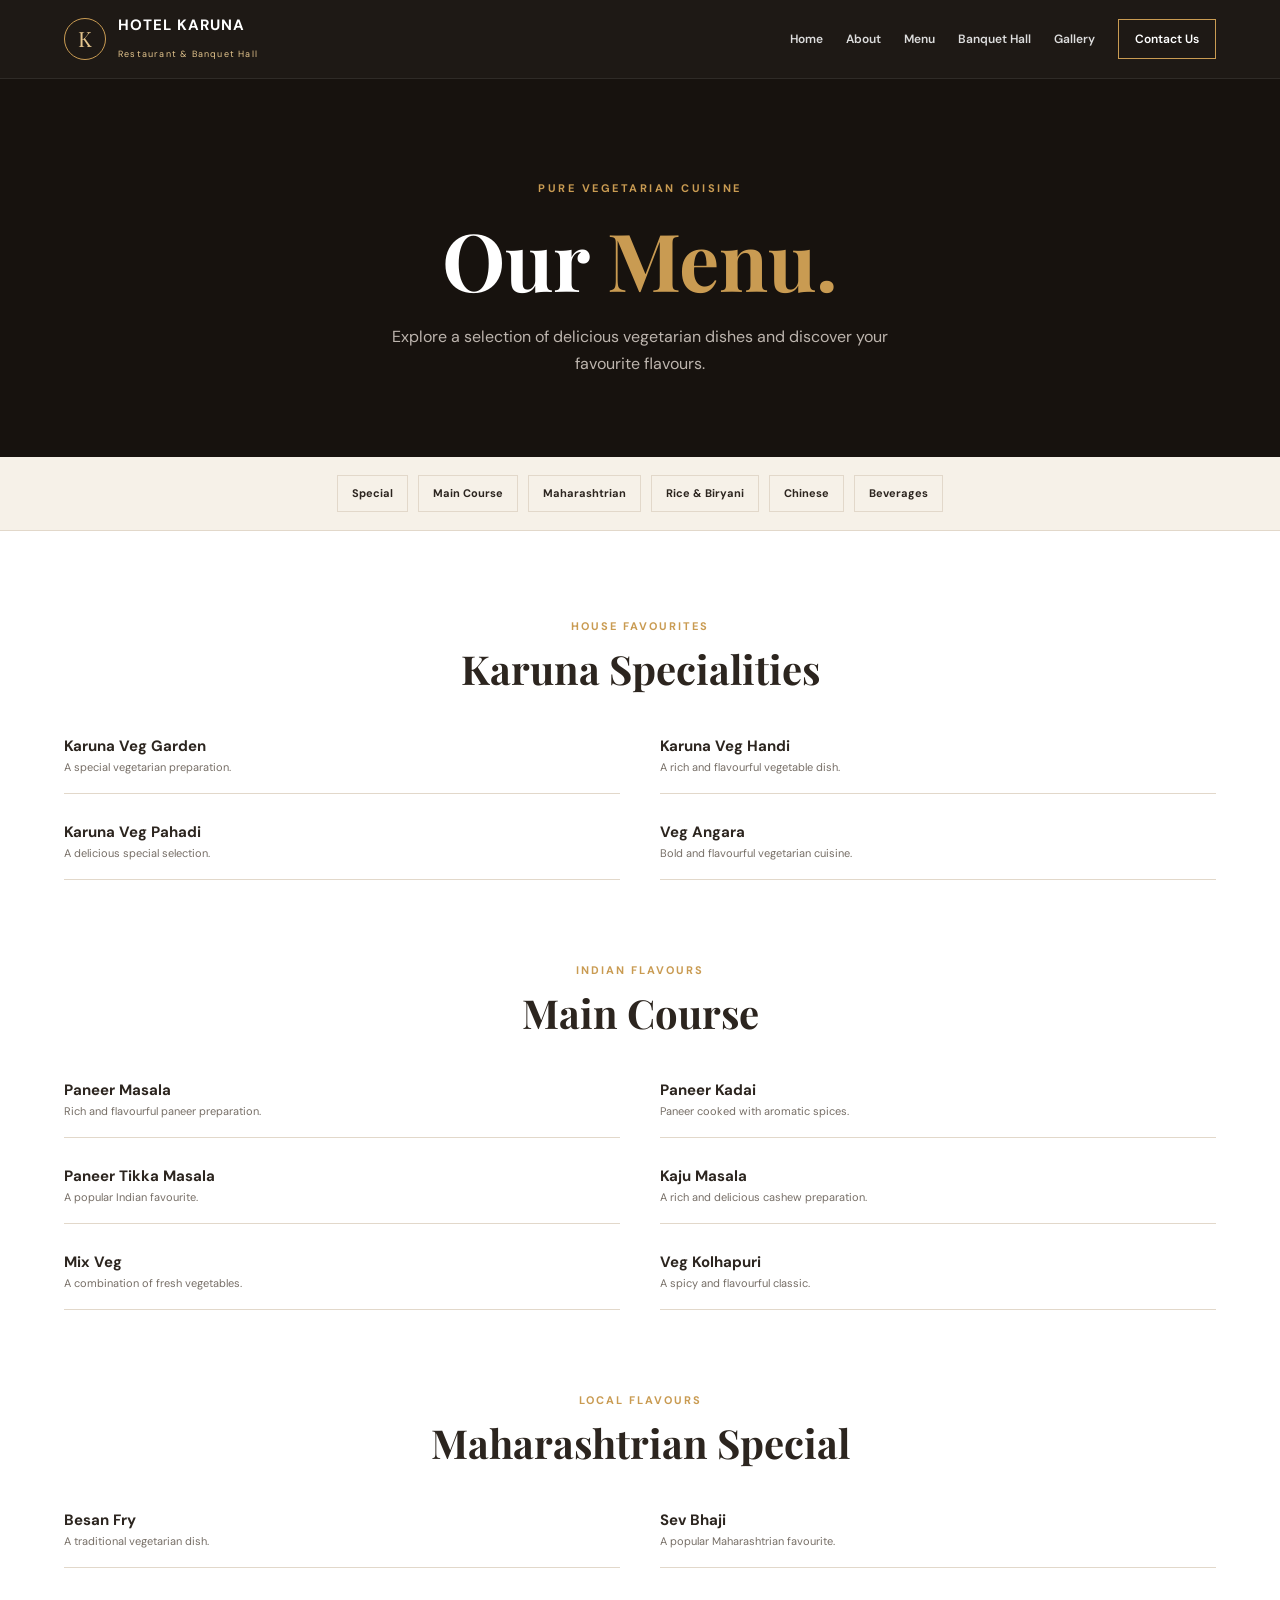
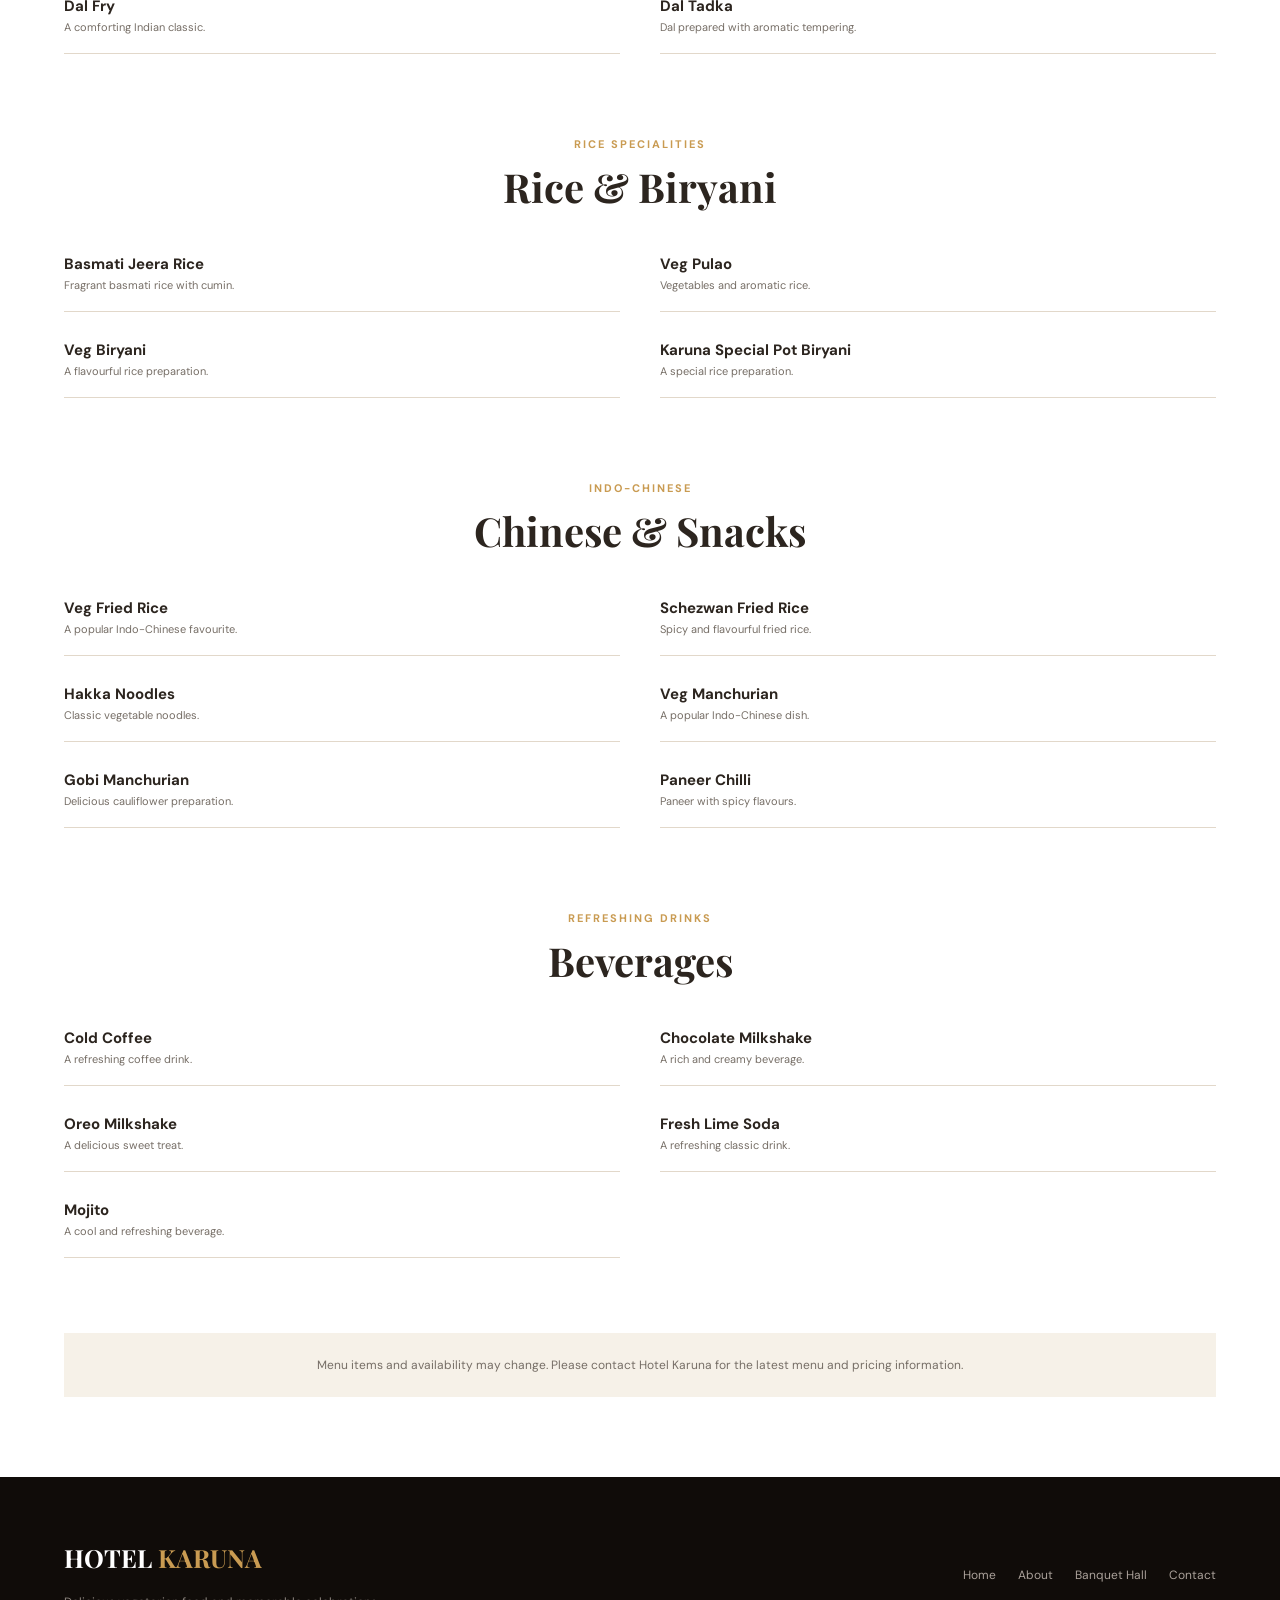
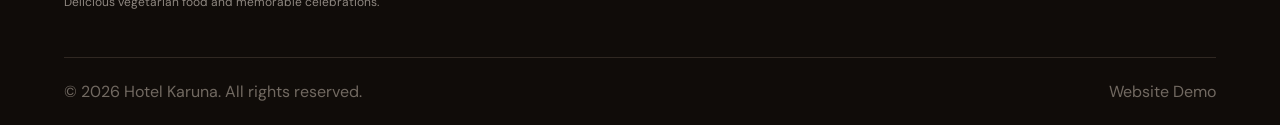
==== menu.html @ affa1419 "Add menu page and update website" ====
<!DOCTYPE html>
<html lang="en">

<head>
    <meta charset="UTF-8">
    <meta name="viewport" content="width=device-width, initial-scale=1.0">

    <title>Menu | Hotel Karuna</title>

    <link rel="stylesheet" href="style.css">

    <link rel="preconnect" href="https://fonts.googleapis.com">
    <link rel="preconnect" href="https://fonts.gstatic.com" crossorigin>

    <link
        href="https://fonts.googleapis.com/css2?family=DM+Sans:wght@400;500;600;700&family=Playfair+Display:wght@600;700;800&display=swap"
        rel="stylesheet">

    <style>

        .menu-page-hero {
            background: var(--dark);
            color: white;
            padding: 100px 0 80px;
            text-align: center;
        }

        .menu-page-hero h1 {
            font-size: clamp(50px, 7vw, 80px);
        }

        .menu-page-hero h1 span {
            color: var(--gold);
        }

        .menu-page-hero p:last-child {
            color: #bdb5ae;
            max-width: 550px;
            margin: 18px auto 0;
        }

        .menu-navigation {
            background: var(--cream);
            padding: 18px 0;
            border-bottom: 1px solid var(--border);
        }

        .menu-navigation .container {
            display: flex;
            justify-content: center;
            flex-wrap: wrap;
            gap: 10px;
        }

        .menu-navigation a {
            font-size: 11px;
            font-weight: 700;
            padding: 8px 14px;
            border: 1px solid var(--border);
        }

        .menu-navigation a:hover {
            background: var(--dark);
            color: white;
        }

        .menu-content {
            padding: 80px 0;
        }

        .menu-category {
            margin-bottom: 75px;
        }

        .menu-category-header {
            text-align: center;
            margin-bottom: 30px;
        }

        .menu-category-header span {
            color: var(--gold);
            font-size: 11px;
            letter-spacing: 2px;
            font-weight: 700;
        }

        .menu-category-header h2 {
            font-size: 40px;
            margin-top: 8px;
        }

        .menu-items {
            display: grid;
            grid-template-columns: repeat(2, 1fr);
            gap: 14px 40px;
        }

        .menu-item-row {
            padding: 16px 0;
            border-bottom: 1px solid var(--border);
        }

        .menu-item-row h3 {
            font-family: "DM Sans", sans-serif;
            font-size: 15px;
            font-weight: 700;
        }

        .menu-item-row p {
            font-size: 11px;
            color: var(--muted);
            margin-top: 3px;
        }

        .menu-note {
            background: var(--cream);
            padding: 22px;
            text-align: center;
            color: var(--muted);
            font-size: 12px;
            margin-top: 30px;
        }

        @media (max-width: 650px) {
            .menu-items {
                grid-template-columns: 1fr;
            }
        }

    </style>

</head>

<body>


    <header class="header">

        <div class="container navbar">

            <a href="index.html" class="logo">

                <div class="logo-mark">K</div>

                <div class="logo-text">
                    <strong>HOTEL KARUNA</strong>
                    <span>Restaurant & Banquet Hall</span>
                </div>

            </a>


            <button class="menu-toggle">☰</button>


            <nav class="nav-links">

                <a href="index.html">Home</a>
                <a href="index.html#about">About</a>
                <a href="menu.html">Menu</a>
                <a href="index.html#banquet">Banquet Hall</a>
                <a href="index.html#gallery">Gallery</a>
                <a href="index.html#contact" class="nav-button">Contact Us</a>

            </nav>

        </div>

    </header>


    <section class="menu-page-hero">

        <div class="container">

            <p class="section-tag">PURE VEGETARIAN CUISINE</p>

            <h1>
                Our <span>Menu.</span>
            </h1>

            <p>
                Explore a selection of delicious vegetarian dishes
                and discover your favourite flavours.
            </p>

        </div>

    </section>


    <nav class="menu-navigation">

        <div class="container">

            <a href="#special">Special</a>
            <a href="#main-course">Main Course</a>
            <a href="#maharashtrian">Maharashtrian</a>
            <a href="#rice">Rice & Biryani</a>
            <a href="#chinese">Chinese</a>
            <a href="#beverages">Beverages</a>

        </div>

    </nav>


    <main class="menu-content">

        <div class="container">


            <!-- KARUNA SPECIAL -->

            <section class="menu-category" id="special">

                <div class="menu-category-header">
                    <span>HOUSE FAVOURITES</span>
                    <h2>Karuna Specialities</h2>
                </div>

                <div class="menu-items">

                    <div class="menu-item-row">
                        <h3>Karuna Veg Garden</h3>
                        <p>A special vegetarian preparation.</p>
                    </div>

                    <div class="menu-item-row">
                        <h3>Karuna Veg Handi</h3>
                        <p>A rich and flavourful vegetable dish.</p>
                    </div>

                    <div class="menu-item-row">
                        <h3>Karuna Veg Pahadi</h3>
                        <p>A delicious special selection.</p>
                    </div>

                    <div class="menu-item-row">
                        <h3>Veg Angara</h3>
                        <p>Bold and flavourful vegetarian cuisine.</p>
                    </div>

                </div>

            </section>


            <!-- MAIN COURSE -->

            <section class="menu-category" id="main-course">

                <div class="menu-category-header">
                    <span>INDIAN FLAVOURS</span>
                    <h2>Main Course</h2>
                </div>

                <div class="menu-items">

                    <div class="menu-item-row">
                        <h3>Paneer Masala</h3>
                        <p>Rich and flavourful paneer preparation.</p>
                    </div>

                    <div class="menu-item-row">
                        <h3>Paneer Kadai</h3>
                        <p>Paneer cooked with aromatic spices.</p>
                    </div>

                    <div class="menu-item-row">
                        <h3>Paneer Tikka Masala</h3>
                        <p>A popular Indian favourite.</p>
                    </div>

                    <div class="menu-item-row">
                        <h3>Kaju Masala</h3>
                        <p>A rich and delicious cashew preparation.</p>
                    </div>

                    <div class="menu-item-row">
                        <h3>Mix Veg</h3>
                        <p>A combination of fresh vegetables.</p>
                    </div>

                    <div class="menu-item-row">
                        <h3>Veg Kolhapuri</h3>
                        <p>A spicy and flavourful classic.</p>
                    </div>

                </div>

            </section>


            <!-- MAHARASHTRIAN -->

            <section class="menu-category" id="maharashtrian">

                <div class="menu-category-header">
                    <span>LOCAL FLAVOURS</span>
                    <h2>Maharashtrian Special</h2>
                </div>

                <div class="menu-items">

                    <div class="menu-item-row">
                        <h3>Besan Fry</h3>
                        <p>A traditional vegetarian dish.</p>
                    </div>

                    <div class="menu-item-row">
                        <h3>Sev Bhaji</h3>
                        <p>A popular Maharashtrian favourite.</p>
                    </div>

                    <div class="menu-item-row">
                        <h3>Dal Fry</h3>
                        <p>A comforting Indian classic.</p>
                    </div>

                    <div class="menu-item-row">
                        <h3>Dal Tadka</h3>
                        <p>Dal prepared with aromatic tempering.</p>
                    </div>

                </div>

            </section>


            <!-- RICE -->

            <section class="menu-category" id="rice">

                <div class="menu-category-header">
                    <span>RICE SPECIALITIES</span>
                    <h2>Rice & Biryani</h2>
                </div>

                <div class="menu-items">

                    <div class="menu-item-row">
                        <h3>Basmati Jeera Rice</h3>
                        <p>Fragrant basmati rice with cumin.</p>
                    </div>

                    <div class="menu-item-row">
                        <h3>Veg Pulao</h3>
                        <p>Vegetables and aromatic rice.</p>
                    </div>

                    <div class="menu-item-row">
                        <h3>Veg Biryani</h3>
                        <p>A flavourful rice preparation.</p>
                    </div>

                    <div class="menu-item-row">
                        <h3>Karuna Special Pot Biryani</h3>
                        <p>A special rice preparation.</p>
                    </div>

                </div>

            </section>


            <!-- CHINESE -->

            <section class="menu-category" id="chinese">

                <div class="menu-category-header">
                    <span>INDO-CHINESE</span>
                    <h2>Chinese & Snacks</h2>
                </div>

                <div class="menu-items">

                    <div class="menu-item-row">
                        <h3>Veg Fried Rice</h3>
                        <p>A popular Indo-Chinese favourite.</p>
                    </div>

                    <div class="menu-item-row">
                        <h3>Schezwan Fried Rice</h3>
                        <p>Spicy and flavourful fried rice.</p>
                    </div>

                    <div class="menu-item-row">
                        <h3>Hakka Noodles</h3>
                        <p>Classic vegetable noodles.</p>
                    </div>

                    <div class="menu-item-row">
                        <h3>Veg Manchurian</h3>
                        <p>A popular Indo-Chinese dish.</p>
                    </div>

                    <div class="menu-item-row">
                        <h3>Gobi Manchurian</h3>
                        <p>Delicious cauliflower preparation.</p>
                    </div>

                    <div class="menu-item-row">
                        <h3>Paneer Chilli</h3>
                        <p>Paneer with spicy flavours.</p>
                    </div>

                </div>

            </section>


            <!-- BEVERAGES -->

            <section class="menu-category" id="beverages">

                <div class="menu-category-header">
                    <span>REFRESHING DRINKS</span>
                    <h2>Beverages</h2>
                </div>

                <div class="menu-items">

                    <div class="menu-item-row">
                        <h3>Cold Coffee</h3>
                        <p>A refreshing coffee drink.</p>
                    </div>

                    <div class="menu-item-row">
                        <h3>Chocolate Milkshake</h3>
                        <p>A rich and creamy beverage.</p>
                    </div>

                    <div class="menu-item-row">
                        <h3>Oreo Milkshake</h3>
                        <p>A delicious sweet treat.</p>
                    </div>

                    <div class="menu-item-row">
                        <h3>Fresh Lime Soda</h3>
                        <p>A refreshing classic drink.</p>
                    </div>

                    <div class="menu-item-row">
                        <h3>Mojito</h3>
                        <p>A cool and refreshing beverage.</p>
                    </div>

                </div>

            </section>


            <div class="menu-note">

                Menu items and availability may change. Please contact
                Hotel Karuna for the latest menu and pricing information.

            </div>

        </div>

    </main>


    <footer class="footer">

        <div class="container footer-top">

            <div>

                <a href="index.html" class="footer-logo">
                    HOTEL <span>KARUNA</span>
                </a>

                <p>
                    Delicious vegetarian food and memorable celebrations.
                </p>

            </div>


            <div class="footer-links">

                <a href="index.html">Home</a>
                <a href="index.html#about">About</a>
                <a href="index.html#banquet">Banquet Hall</a>
                <a href="index.html#contact">Contact</a>

            </div>

        </div>


        <div class="container footer-bottom">

            <p>© 2026 Hotel Karuna. All rights reserved.</p>
            <p>Website Demo</p>

        </div>

    </footer>


    <script src="script.js"></script>

</body>

</html>
---- style.css ----
:root {
    --gold: #c99b52;
    --gold-light: #e5c68e;
    --dark: #17120e;
    --dark-soft: #211a15;
    --cream: #f6f1e8;
    --white: #ffffff;
    --text: #2c251f;
    --muted: #766e66;
    --border: #e2d8ca;
}

* {
    margin: 0;
    padding: 0;
    box-sizing: border-box;
}

html {
    scroll-behavior: smooth;
    scroll-padding-top: 80px;
}

body {
    font-family: "DM Sans", sans-serif;
    background: var(--white);
    color: var(--text);
    line-height: 1.7;
}

h1,
h2,
h3 {
    font-family: "Playfair Display", serif;
    line-height: 1.15;
}

a {
    text-decoration: none;
    color: inherit;
}

img {
    width: 100%;
    display: block;
}

.container {
    width: min(1180px, 90%);
    margin: auto;
}

.section {
    padding: 110px 0;
}

/* ================= HEADER ================= */

.header {
    position: sticky;
    top: 0;
    z-index: 1000;
    background: rgba(23, 18, 14, 0.97);
    border-bottom: 1px solid rgba(255, 255, 255, 0.08);
}

.navbar {
    min-height: 78px;
    display: flex;
    align-items: center;
    justify-content: space-between;
}

.logo {
    display: flex;
    align-items: center;
    gap: 12px;
    color: white;
}

.logo-mark {
    width: 42px;
    height: 42px;
    border: 1px solid var(--gold);
    color: var(--gold-light);
    display: grid;
    place-items: center;
    border-radius: 50%;
    font-family: "Playfair Display", serif;
    font-size: 21px;
}

.logo-text strong {
    display: block;
    letter-spacing: 1px;
    font-size: 15px;
}

.logo-text span {
    color: var(--gold-light);
    font-size: 9px;
    letter-spacing: 1.2px;
}

.nav-links {
    display: flex;
    align-items: center;
    gap: 23px;
}

.nav-links a {
    color: #ddd;
    font-size: 12px;
    font-weight: 600;
    transition: 0.25s;
}

.nav-links a:hover {
    color: var(--gold-light);
}

.nav-button {
    border: 1px solid var(--gold);
    padding: 9px 16px;
    color: white !important;
}

.nav-button:hover {
    background: var(--gold);
}

.menu-toggle {
    display: none;
    background: transparent;
    border: none;
    color: white;
    font-size: 28px;
    cursor: pointer;
}

/* ================= HERO ================= */

.hero {
    min-height: 680px;
    position: relative;
    display: flex;
    align-items: center;
    background:
        url("assets/images/hotel-exterior.png")
        center/cover no-repeat;
}

.hero-overlay {
    position: absolute;
    inset: 0;
    background:
        linear-gradient(
            90deg,
            rgba(18, 13, 9, 0.94) 0%,
            rgba(18, 13, 9, 0.72) 48%,
            rgba(18, 13, 9, 0.20) 100%
        );
}

.hero-content {
    position: relative;
    z-index: 2;
    color: white;
    padding-bottom: 70px;
}

.hero-badge {
    color: var(--gold-light);
    font-size: 11px;
    letter-spacing: 2px;
    margin-bottom: 22px;
    font-weight: 700;
}

.hero h1 {
    font-size: clamp(52px, 7vw, 86px);
    max-width: 850px;
}

.hero h1 span,
.intro-content h2 span,
.section-header h2 span,
.banquet-content h2 span,
.gallery-heading h2 span,
.contact-content h2 span {
    color: var(--gold);
}

.hero-content > p {
    max-width: 560px;
    color: #ddd6cf;
    margin: 24px 0 32px;
    font-size: 16px;
}

.hero-buttons {
    display: flex;
    gap: 14px;
    flex-wrap: wrap;
}

.btn {
    display: inline-flex;
    align-items: center;
    justify-content: center;
    gap: 9px;
    padding: 14px 24px;
    font-size: 12px;
    font-weight: 700;
    transition: 0.3s;
}

.btn-primary {
    background: var(--gold);
    color: white;
}

.btn-primary:hover {
    background: #b48642;
    transform: translateY(-2px);
}

.btn-secondary {
    color: white;
    border: 1px solid rgba(255, 255, 255, 0.65);
}

.btn-secondary:hover {
    background: white;
    color: var(--dark);
}

.btn-dark {
    background: var(--dark);
    color: white;
}

.btn-dark:hover {
    background: var(--gold);
}

.btn-outline-dark {
    border: 1px solid var(--dark);
    color: var(--dark);
}

.btn-outline-dark:hover {
    background: var(--dark);
    color: white;
}

.hero-bottom {
    position: absolute;
    z-index: 3;
    bottom: 0;
    left: 0;
    width: 100%;
    background: rgba(20, 15, 11, 0.88);
    color: white;
    display: grid;
    grid-template-columns: repeat(3, 1fr);
    padding: 19px max(5%, calc((100% - 1180px) / 2));
}

.hero-bottom div {
    padding: 0 25px;
    border-right: 1px solid rgba(255, 255, 255, 0.15);
}

.hero-bottom div:last-child {
    border-right: none;
}

.hero-bottom strong {
    display: block;
    color: var(--gold-light);
    font-size: 13px;
}

.hero-bottom span {
    font-size: 11px;
    color: #c6c0bb;
}

/* ================= COMMON ================= */

.section-tag {
    color: var(--gold);
    font-size: 11px;
    letter-spacing: 2.5px;
    font-weight: 700;
    margin-bottom: 15px;
}

.intro-grid,
.banquet-grid,
.contact-wrapper {
    display: grid;
    grid-template-columns: 1fr 1fr;
    gap: 80px;
    align-items: center;
}

.image-frame {
    position: relative;
}

.image-frame > img {
    height: 520px;
    object-fit: cover;
}

.experience-card {
    position: absolute;
    bottom: -20px;
    right: -20px;
    background: var(--dark);
    color: white;
    padding: 20px 25px;
    border-left: 3px solid var(--gold);
}

.experience-card strong,
.experience-card span {
    display: block;
}

.experience-card strong {
    font-size: 13px;
}

.experience-card span {
    color: var(--gold-light);
    font-size: 11px;
}

.intro-content h2,
.section-header h2,
.banquet-content h2,
.gallery-heading h2,
.contact-content h2 {
    font-size: clamp(38px, 5vw, 58px);
}

.intro-content > p:not(.section-tag),
.banquet-content > p:not(.section-tag),
.contact-content > p:not(.section-tag) {
    color: var(--muted);
    margin-top: 20px;
}

.mini-features {
    margin-top: 30px;
    display: grid;
    gap: 18px;
}

.mini-features > div {
    display: flex;
    align-items: center;
    gap: 15px;
}

.mini-icon {
    width: 48px;
    height: 48px;
    background: var(--cream);
    display: grid;
    place-items: center;
    font-size: 21px;
}

.mini-features strong {
    font-size: 14px;
}

.mini-features p {
    color: var(--muted);
    font-size: 12px;
}

/* ================= RESTAURANT ================= */

.restaurant-section {
    background: var(--cream);
}

.section-header {
    display: flex;
    justify-content: space-between;
    align-items: end;
    gap: 30px;
    margin-bottom: 45px;
}

.text-link {
    color: var(--dark);
    font-size: 13px;
    font-weight: 700;
    border-bottom: 1px solid var(--gold);
    padding-bottom: 5px;
    white-space: nowrap;
}

.food-cards {
    display: grid;
    grid-template-columns: repeat(3, 1fr);
    gap: 22px;
}

.food-card {
    background: white;
    padding: 32px;
    border: 1px solid var(--border);
    transition: 0.3s;
}

.food-card:hover {
    transform: translateY(-7px);
    box-shadow: 0 20px 45px rgba(40, 30, 20, 0.1);
}

.featured-card {
    background: var(--dark);
    color: white;
    border-color: var(--dark);
}

.food-icon {
    font-size: 38px;
    margin-bottom: 35px;
}

.food-content span {
    color: var(--gold);
    font-size: 9px;
    font-weight: 700;
    letter-spacing: 1.5px;
}

.food-content h3 {
    font-size: 26px;
    margin: 8px 0;
}

.food-content p {
    color: var(--muted);
    font-size: 13px;
}

.featured-card .food-content p {
    color: #bbb3ab;
}

.restaurant-cta {
    margin-top: 25px;
    background: var(--gold-light);
    padding: 25px 30px;
    display: flex;
    justify-content: space-between;
    align-items: center;
}

.restaurant-cta h3 {
    font-size: 25px;
}

/* ================= BANQUET ================= */

.banquet {
    background: var(--dark);
    color: white;
}

.banquet-content > p:not(.section-tag) {
    color: #bdb5ae;
}

.event-grid {
    display: grid;
    grid-template-columns: repeat(2, 1fr);
    gap: 12px;
    margin: 30px 0;
}

.event-grid div {
    border: 1px solid rgba(255, 255, 255, 0.12);
    padding: 14px;
    font-size: 13px;
}

.event-grid span {
    margin-left: 6px;
}

.image-caption {
    position: absolute;
    bottom: 0;
    left: 0;
    background: rgba(20, 15, 11, 0.92);
    padding: 18px 22px;
    color: white;
    width: 75%;
}

.image-caption span {
    display: block;
    color: var(--gold);
    font-size: 9px;
    letter-spacing: 1.5px;
}

.image-caption strong {
    font-family: "Playfair Display", serif;
}

/* ================= GALLERY ================= */

.gallery {
    background: white;
}

.gallery-heading {
    text-align: center;
    margin-bottom: 45px;
}

.gallery-grid {
    display: grid;
    grid-template-columns: 2fr 1fr 1fr;
    grid-template-rows: 250px 250px;
    gap: 15px;
}

.gallery-grid div {
    overflow: hidden;
}

.gallery-grid img {
    height: 100%;
    object-fit: cover;
    transition: transform 0.5s;
}

.gallery-grid div:hover img {
    transform: scale(1.07);
}

.gallery-large {
    grid-row: span 2;
}

.gallery-grid div:last-child {
    grid-column: span 2;
}

/* ================= CONTACT ================= */

.contact-section {
    background: var(--cream);
    padding: 100px 0;
}

.contact-image img {
    height: 500px;
    object-fit: cover;
}

.contact-info {
    margin: 28px 0;
}

.contact-item {
    display: flex;
    gap: 14px;
    margin-bottom: 18px;
}

.contact-item > span {
    font-size: 21px;
}

.contact-item strong {
    display: block;
    font-size: 13px;
}

.contact-item p {
    color: var(--muted);
    font-size: 13px;
}

.contact-buttons {
    display: flex;
    gap: 12px;
    flex-wrap: wrap;
}

/* ================= FOOTER ================= */

.footer {
    background: #100c09;
    color: white;
    padding-top: 60px;
}

.footer-top {
    display: flex;
    justify-content: space-between;
    gap: 40px;
    padding-bottom: 45px;
}

.footer-logo {
    font-family: "Playfair Display", serif;
    font-size: 25px;
    font-weight: 700;
}

.footer-logo span {
    color: var(--gold);
}

.footer-top p {
    color: #8e8780;
    font-size: 12px;
    max-width: 350px;
    margin-top: 12px;
}

.footer-links {
    display: flex;
    gap: 22px;
    flex-wrap: wrap;
    align-items: center;
}

.footer-links a {
    color: #aaa19a;
    font-size: 12px;
}

.footer-links a:hover {
    color: var(--gold);
}

.footer-bottom {
    border-top: 1px solid #302822;
    padding: 20px 0;
    display: flex;
    justify-content: space-between;
    color: #716961
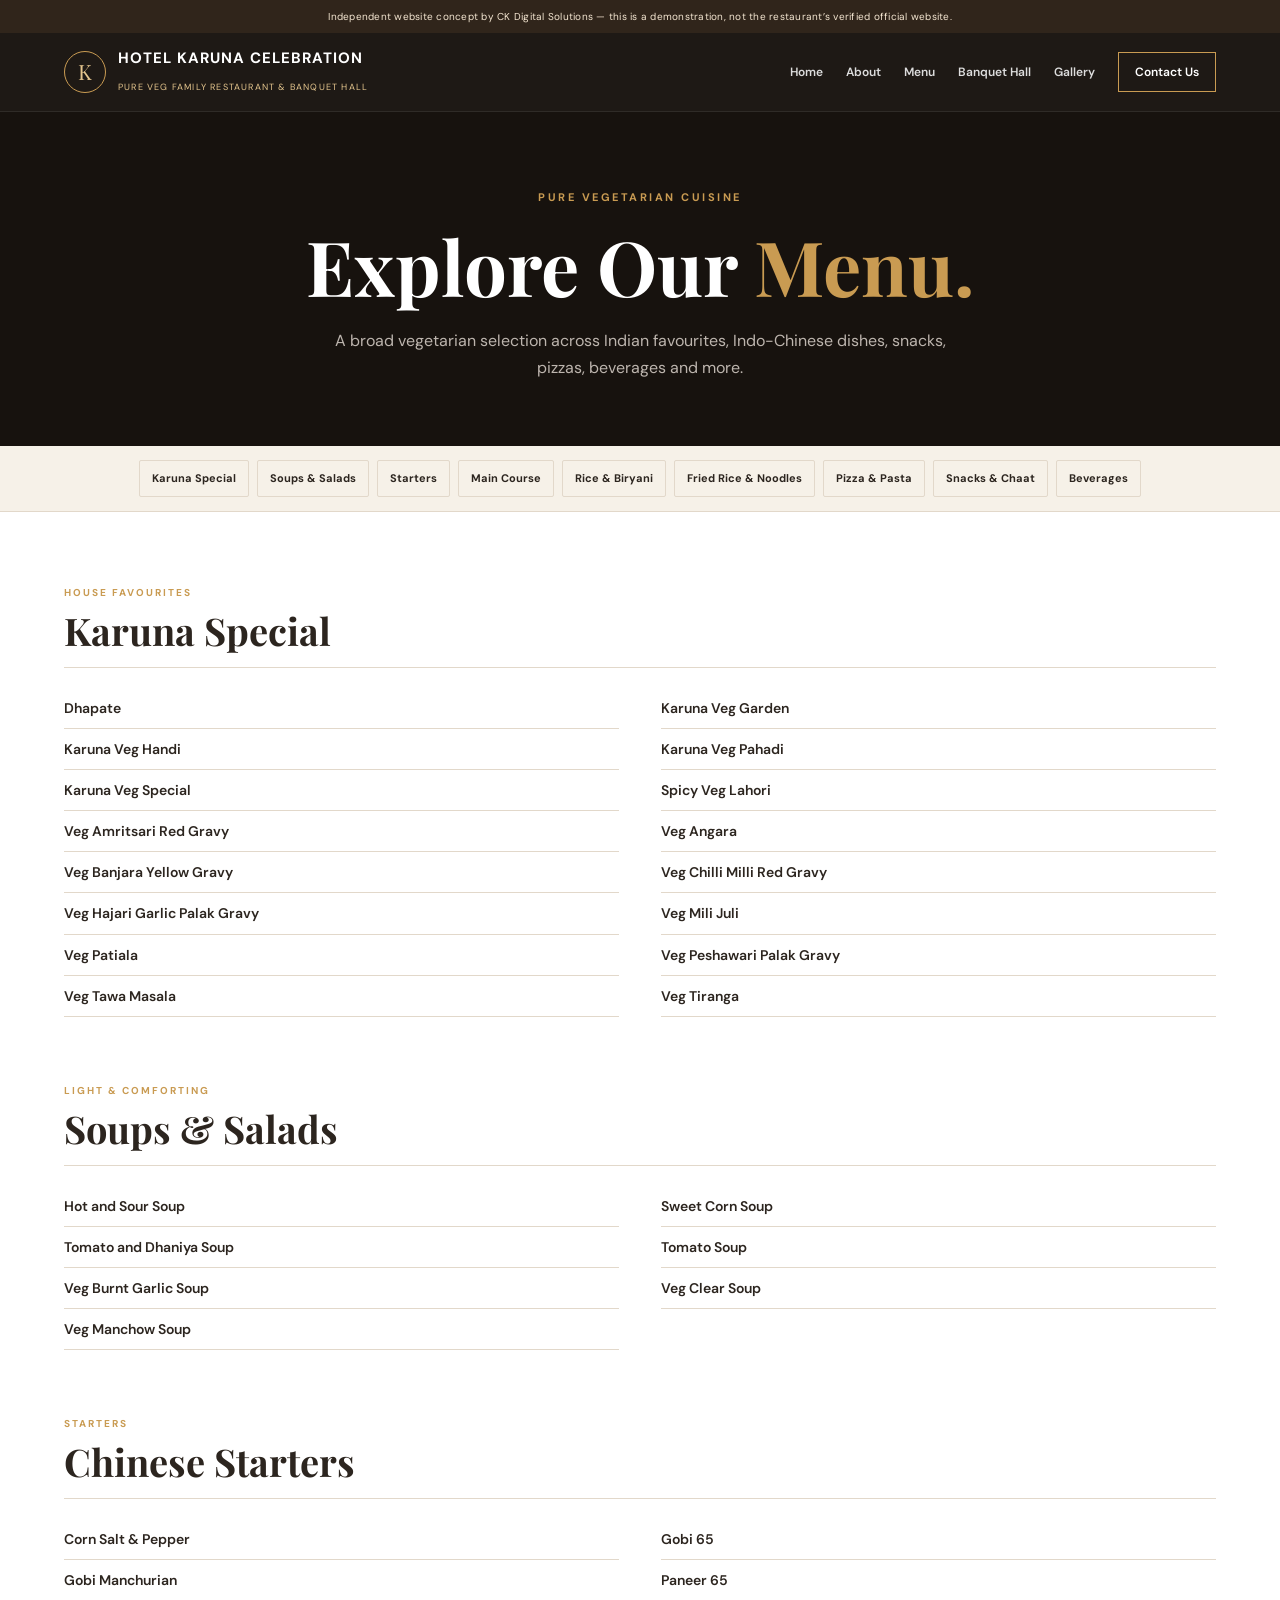
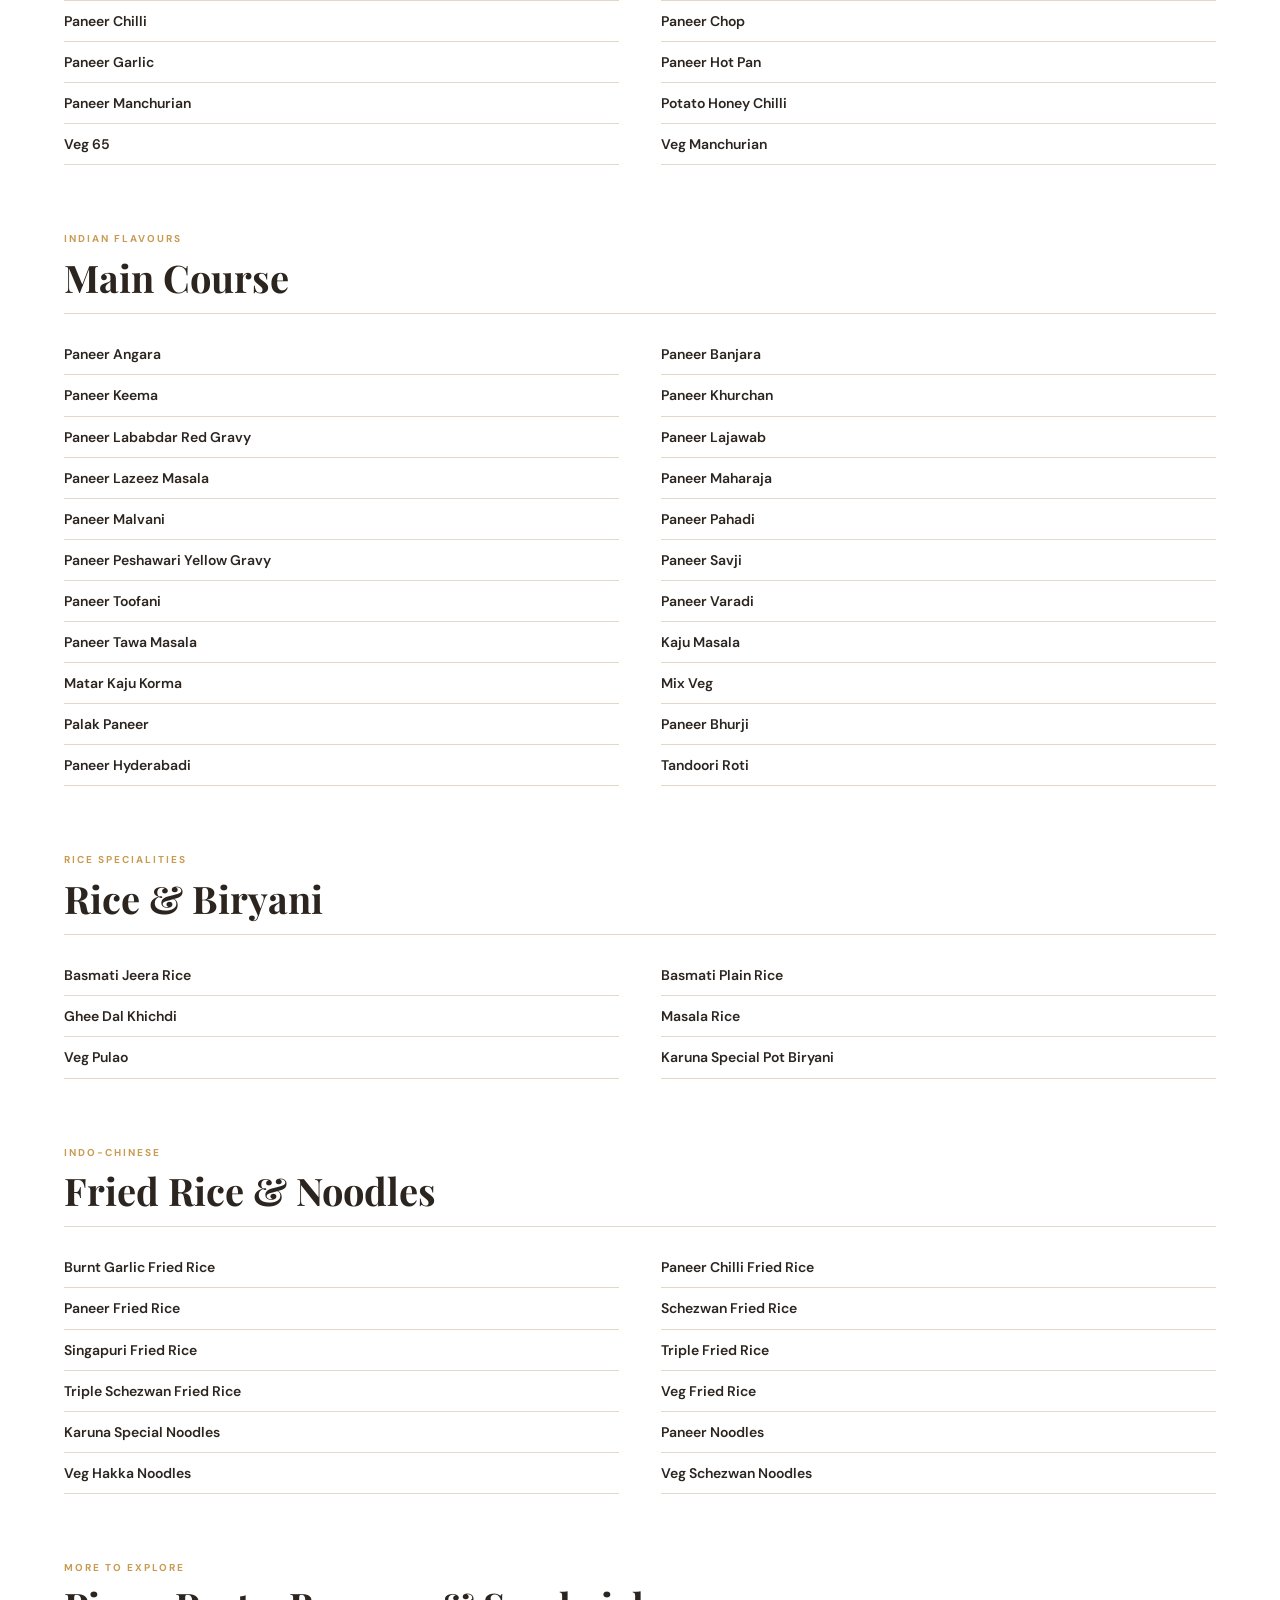
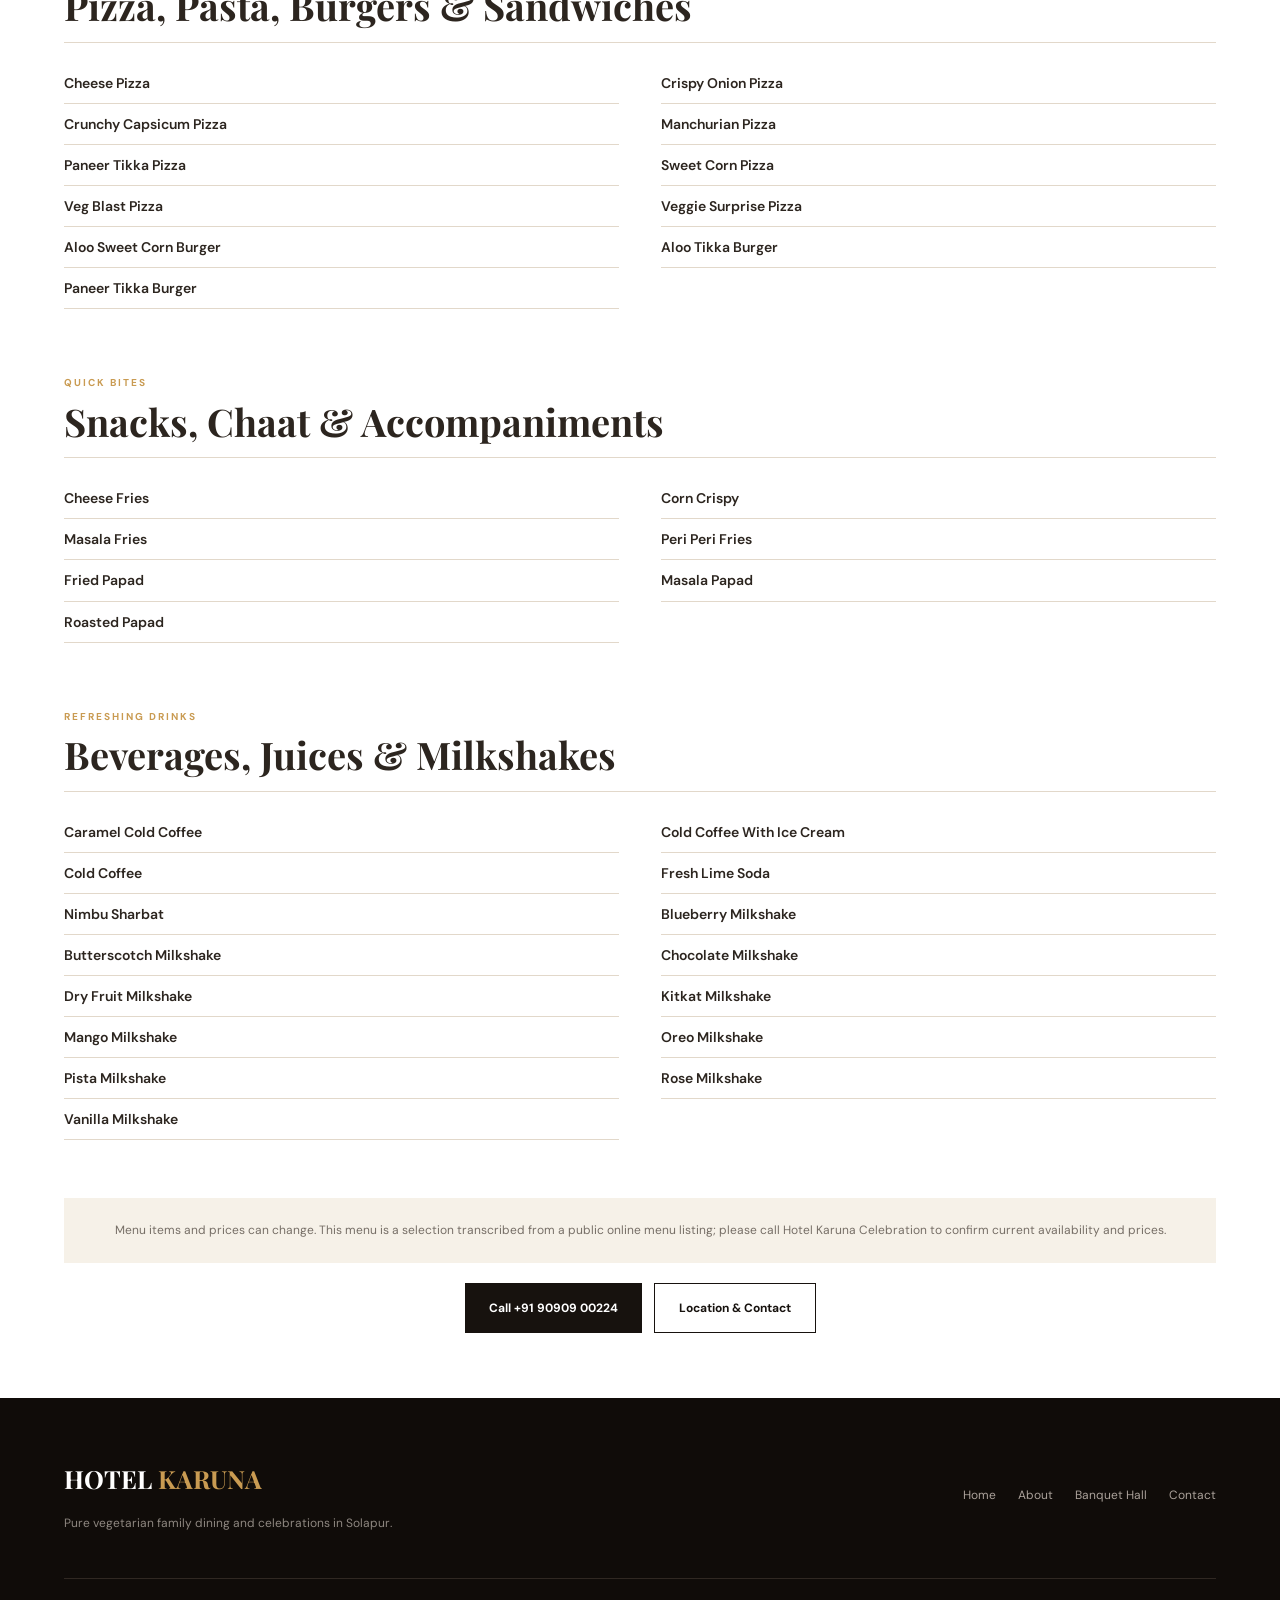
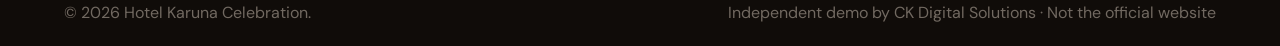
==== commit 8a7f5925: "Update site from current workspace Co-authored-by: Copilot <223556219+Copilot@users.noreply.github.c" ====
--- a/menu.html
+++ b/menu.html
@@ -1,509 +1,83 @@
 <!DOCTYPE html>
 <html lang="en">
-
 <head>
     <meta charset="UTF-8">
     <meta name="viewport" content="width=device-width, initial-scale=1.0">
-
-    <title>Menu | Hotel Karuna</title>
-
+    <title>Menu | Hotel Karuna Celebration, Solapur</title>
+    <meta name="description" content="Explore menu categories and listed vegetarian dishes at Hotel Karuna Celebration, Solapur. Contact the restaurant for current availability and prices.">
     <link rel="stylesheet" href="style.css">
-
     <link rel="preconnect" href="https://fonts.googleapis.com">
     <link rel="preconnect" href="https://fonts.gstatic.com" crossorigin>
-
-    <link
-        href="https://fonts.googleapis.com/css2?family=DM+Sans:wght@400;500;600;700&family=Playfair+Display:wght@600;700;800&display=swap"
-        rel="stylesheet">
-
+    <link href="https://fonts.googleapis.com/css2?family=DM+Sans:wght@400;500;600;700&family=Playfair+Display:wght@600;700;800&display=swap" rel="stylesheet">
     <style>
-
-        .menu-page-hero {
-            background: var(--dark);
-            color: white;
-            padding: 100px 0 80px;
-            text-align: center;
-        }
-
-        .menu-page-hero h1 {
-            font-size: clamp(50px, 7vw, 80px);
-        }
-
-        .menu-page-hero h1 span {
-            color: var(--gold);
-        }
-
-        .menu-page-hero p:last-child {
-            color: #bdb5ae;
-            max-width: 550px;
-            margin: 18px auto 0;
-        }
-
-        .menu-navigation {
-            background: var(--cream);
-            padding: 18px 0;
-            border-bottom: 1px solid var(--border);
-        }
-
-        .menu-navigation .container {
-            display: flex;
-            justify-content: center;
-            flex-wrap: wrap;
-            gap: 10px;
-        }
-
-        .menu-navigation a {
-            font-size: 11px;
-            font-weight: 700;
-            padding: 8px 14px;
-            border: 1px solid var(--border);
-        }
-
-        .menu-navigation a:hover {
-            background: var(--dark);
-            color: white;
-        }
-
-        .menu-content {
-            padding: 80px 0;
-        }
-
-        .menu-category {
-            margin-bottom: 75px;
-        }
-
-        .menu-category-header {
-            text-align: center;
-            margin-bottom: 30px;
-        }
-
-        .menu-category-header span {
-            color: var(--gold);
-            font-size: 11px;
-            letter-spacing: 2px;
-            font-weight: 700;
-        }
-
-        .menu-category-header h2 {
-            font-size: 40px;
-            margin-top: 8px;
-        }
-
-        .menu-items {
-            display: grid;
-            grid-template-columns: repeat(2, 1fr);
-            gap: 14px 40px;
-        }
-
-        .menu-item-row {
-            padding: 16px 0;
-            border-bottom: 1px solid var(--border);
-        }
-
-        .menu-item-row h3 {
-            font-family: "DM Sans", sans-serif;
-            font-size: 15px;
-            font-weight: 700;
-        }
-
-        .menu-item-row p {
-            font-size: 11px;
-            color: var(--muted);
-            margin-top: 3px;
-        }
-
-        .menu-note {
-            background: var(--cream);
-            padding: 22px;
-            text-align: center;
-            color: var(--muted);
-            font-size: 12px;
-            margin-top: 30px;
-        }
-
-        @media (max-width: 650px) {
-            .menu-items {
-                grid-template-columns: 1fr;
-            }
-        }
-
+        .menu-page-hero{background:var(--dark);color:white;padding:76px 0 65px;text-align:center}
+        .menu-page-hero h1{font-size:clamp(46px,7vw,76px)}
+        .menu-page-hero h1 span{color:var(--gold)}
+        .menu-page-hero .menu-intro{color:#bdb5ae;max-width:650px;margin:18px auto 0}
+        .menu-navigation{position:sticky;top:78px;z-index:50;background:var(--cream);padding:14px 0;border-bottom:1px solid var(--border)}
+        .menu-navigation .container{display:flex;justify-content:center;flex-wrap:wrap;gap:8px}
+        .menu-navigation a{font-size:11px;font-weight:700;padding:8px 12px;border:1px solid var(--border);border-radius:2px}
+        .menu-navigation a:hover{background:var(--dark);color:white}
+        .menu-content{padding:65px 0}
+        .menu-category{margin-bottom:58px;scroll-margin-top:150px}
+        .menu-category-header{text-align:left;margin-bottom:20px;padding-bottom:14px;border-bottom:1px solid var(--border)}
+        .menu-category-header span{color:var(--gold);font-size:10px;letter-spacing:2px;font-weight:700}
+        .menu-category-header h2{font-size:clamp(28px,4vw,38px);margin-top:5px}
+        .menu-items{display:grid;grid-template-columns:repeat(2,minmax(0,1fr));gap:0 42px}
+        .menu-item-row{padding:12px 0;border-bottom:1px solid var(--border)}
+        .menu-item-row h3{font-family:"DM Sans",sans-serif;font-size:14px;font-weight:600}
+        .menu-note{background:var(--cream);padding:22px;text-align:center;color:var(--muted);font-size:12px;margin-top:20px}
+        .menu-contact{display:flex;gap:12px;justify-content:center;flex-wrap:wrap;margin-top:20px}
+        @media(max-width:650px){.menu-items{grid-template-columns:1fr}.menu-navigation{top:70px}.menu-navigation .container{justify-content:flex-start;overflow-x:auto;flex-wrap:nowrap}.menu-navigation a{white-space:nowrap}}
     </style>
-
 </head>
-
 <body>
-
-
+    <div class="demo-notice">Independent website concept by CK Digital Solutions — this is a demonstration, not the restaurant’s verified official website.</div>
     <header class="header">
-
         <div class="container navbar">
-
-            <a href="index.html" class="logo">
-
-                <div class="logo-mark">K</div>
-
-                <div class="logo-text">
-                    <strong>HOTEL KARUNA</strong>
-                    <span>Restaurant & Banquet Hall</span>
-                </div>
-
-            </a>
-
-
-            <button class="menu-toggle">☰</button>
-
-
+            <a href="index.html" class="logo"><div class="logo-mark">K</div><div class="logo-text"><strong>HOTEL KARUNA CELEBRATION</strong><span>PURE VEG FAMILY RESTAURANT & BANQUET HALL</span></div></a>
+            <button class="menu-toggle" aria-label="Open navigation" aria-expanded="false">☰</button>
             <nav class="nav-links">
-
-                <a href="index.html">Home</a>
-                <a href="index.html#about">About</a>
-                <a href="menu.html">Menu</a>
-                <a href="index.html#banquet">Banquet Hall</a>
-                <a href="index.html#gallery">Gallery</a>
-                <a href="index.html#contact" class="nav-button">Contact Us</a>
-
+                <a href="index.html">Home</a><a href="index.html#about">About</a><a href="menu.html" aria-current="page">Menu</a><a href="index.html#banquet">Banquet Hall</a><a href="index.html#gallery">Gallery</a><a href="index.html#contact" class="nav-button">Contact Us</a>
             </nav>
-
         </div>
-
     </header>
-
-
-    <section class="menu-page-hero">
-
-        <div class="container">
-
-            <p class="section-tag">PURE VEGETARIAN CUISINE</p>
-
-            <h1>
-                Our <span>Menu.</span>
-            </h1>
-
-            <p>
-                Explore a selection of delicious vegetarian dishes
-                and discover your favourite flavours.
-            </p>
-
-        </div>
-
-    </section>
-
-
-    <nav class="menu-navigation">
-
-        <div class="container">
-
-            <a href="#special">Special</a>
-            <a href="#main-course">Main Course</a>
-            <a href="#maharashtrian">Maharashtrian</a>
-            <a href="#rice">Rice & Biryani</a>
-            <a href="#chinese">Chinese</a>
-            <a href="#beverages">Beverages</a>
-
-        </div>
-
-    </nav>
-
-
-    <main class="menu-content">
-
-        <div class="container">
-
-
-            <!-- KARUNA SPECIAL -->
-
-            <section class="menu-category" id="special">
-
-                <div class="menu-category-header">
-                    <span>HOUSE FAVOURITES</span>
-                    <h2>Karuna Specialities</h2>
-                </div>
-
-                <div class="menu-items">
-
-                    <div class="menu-item-row">
-                        <h3>Karuna Veg Garden</h3>
-                        <p>A special vegetarian preparation.</p>
-                    </div>
-
-                    <div class="menu-item-row">
-                        <h3>Karuna Veg Handi</h3>
-                        <p>A rich and flavourful vegetable dish.</p>
-                    </div>
-
-                    <div class="menu-item-row">
-                        <h3>Karuna Veg Pahadi</h3>
-                        <p>A delicious special selection.</p>
-                    </div>
-
-                    <div class="menu-item-row">
-                        <h3>Veg Angara</h3>
-                        <p>Bold and flavourful vegetarian cuisine.</p>
-                    </div>
-
-                </div>
-
-            </section>
-
-
-            <!-- MAIN COURSE -->
-
-            <section class="menu-category" id="main-course">
-
-                <div class="menu-category-header">
-                    <span>INDIAN FLAVOURS</span>
-                    <h2>Main Course</h2>
-                </div>
-
-                <div class="menu-items">
-
-                    <div class="menu-item-row">
-                        <h3>Paneer Masala</h3>
-                        <p>Rich and flavourful paneer preparation.</p>
-                    </div>
-
-                    <div class="menu-item-row">
-                        <h3>Paneer Kadai</h3>
-                        <p>Paneer cooked with aromatic spices.</p>
-                    </div>
-
-                    <div class="menu-item-row">
-                        <h3>Paneer Tikka Masala</h3>
-                        <p>A popular Indian favourite.</p>
-                    </div>
-
-                    <div class="menu-item-row">
-                        <h3>Kaju Masala</h3>
-                        <p>A rich and delicious cashew preparation.</p>
-                    </div>
-
-                    <div class="menu-item-row">
-                        <h3>Mix Veg</h3>
-                        <p>A combination of fresh vegetables.</p>
-                    </div>
-
-                    <div class="menu-item-row">
-                        <h3>Veg Kolhapuri</h3>
-                        <p>A spicy and flavourful classic.</p>
-                    </div>
-
-                </div>
-
-            </section>
-
-
-            <!-- MAHARASHTRIAN -->
-
-            <section class="menu-category" id="maharashtrian">
-
-                <div class="menu-category-header">
-                    <span>LOCAL FLAVOURS</span>
-                    <h2>Maharashtrian Special</h2>
-                </div>
-
-                <div class="menu-items">
-
-                    <div class="menu-item-row">
-                        <h3>Besan Fry</h3>
-                        <p>A traditional vegetarian dish.</p>
-                    </div>
-
-                    <div class="menu-item-row">
-                        <h3>Sev Bhaji</h3>
-                        <p>A popular Maharashtrian favourite.</p>
-                    </div>
-
-                    <div class="menu-item-row">
-                        <h3>Dal Fry</h3>
-                        <p>A comforting Indian classic.</p>
-                    </div>
-
-                    <div class="menu-item-row">
-                        <h3>Dal Tadka</h3>
-                        <p>Dal prepared with aromatic tempering.</p>
-                    </div>
-
-                </div>
-
-            </section>
-
-
-            <!-- RICE -->
-
-            <section class="menu-category" id="rice">
-
-                <div class="menu-category-header">
-                    <span>RICE SPECIALITIES</span>
-                    <h2>Rice & Biryani</h2>
-                </div>
-
-                <div class="menu-items">
-
-                    <div class="menu-item-row">
-                        <h3>Basmati Jeera Rice</h3>
-                        <p>Fragrant basmati rice with cumin.</p>
-                    </div>
-
-                    <div class="menu-item-row">
-                        <h3>Veg Pulao</h3>
-                        <p>Vegetables and aromatic rice.</p>
-                    </div>
-
-                    <div class="menu-item-row">
-                        <h3>Veg Biryani</h3>
-                        <p>A flavourful rice preparation.</p>
-                    </div>
-
-                    <div class="menu-item-row">
-                        <h3>Karuna Special Pot Biryani</h3>
-                        <p>A special rice preparation.</p>
-                    </div>
-
-                </div>
-
-            </section>
-
-
-            <!-- CHINESE -->
-
-            <section class="menu-category" id="chinese">
-
-                <div class="menu-category-header">
-                    <span>INDO-CHINESE</span>
-                    <h2>Chinese & Snacks</h2>
-                </div>
-
-                <div class="menu-items">
-
-                    <div class="menu-item-row">
-                        <h3>Veg Fried Rice</h3>
-                        <p>A popular Indo-Chinese favourite.</p>
-                    </div>
-
-                    <div class="menu-item-row">
-                        <h3>Schezwan Fried Rice</h3>
-                        <p>Spicy and flavourful fried rice.</p>
-                    </div>
-
-                    <div class="menu-item-row">
-                        <h3>Hakka Noodles</h3>
-                        <p>Classic vegetable noodles.</p>
-                    </div>
-
-                    <div class="menu-item-row">
-                        <h3>Veg Manchurian</h3>
-                        <p>A popular Indo-Chinese dish.</p>
-                    </div>
-
-                    <div class="menu-item-row">
-                        <h3>Gobi Manchurian</h3>
-                        <p>Delicious cauliflower preparation.</p>
-                    </div>
-
-                    <div class="menu-item-row">
-                        <h3>Paneer Chilli</h3>
-                        <p>Paneer with spicy flavours.</p>
-                    </div>
-
-                </div>
-
-            </section>
-
-
-            <!-- BEVERAGES -->
-
-            <section class="menu-category" id="beverages">
-
-                <div class="menu-category-header">
-                    <span>REFRESHING DRINKS</span>
-                    <h2>Beverages</h2>
-                </div>
-
-                <div class="menu-items">
-
-                    <div class="menu-item-row">
-                        <h3>Cold Coffee</h3>
-                        <p>A refreshing coffee drink.</p>
-                    </div>
-
-                    <div class="menu-item-row">
-                        <h3>Chocolate Milkshake</h3>
-                        <p>A rich and creamy beverage.</p>
-                    </div>
-
-                    <div class="menu-item-row">
-                        <h3>Oreo Milkshake</h3>
-                        <p>A delicious sweet treat.</p>
-                    </div>
-
-                    <div class="menu-item-row">
-                        <h3>Fresh Lime Soda</h3>
-                        <p>A refreshing classic drink.</p>
-                    </div>
-
-                    <div class="menu-item-row">
-                        <h3>Mojito</h3>
-                        <p>A cool and refreshing beverage.</p>
-                    </div>
-
-                </div>
-
-            </section>
-
-
-            <div class="menu-note">
-
-                Menu items and availability may change. Please contact
-                Hotel Karuna for the latest menu and pricing information.
-
-            </div>
-
-        </div>
-
-    </main>
-
-
-    <footer class="footer">
-
-        <div class="container footer-top">
-
-            <div>
-
-                <a href="index.html" class="footer-logo">
-                    HOTEL <span>KARUNA</span>
-                </a>
-
-                <p>
-                    Delicious vegetarian food and memorable celebrations.
-                </p>
-
-            </div>
-
-
-            <div class="footer-links">
-
-                <a href="index.html">Home</a>
-                <a href="index.html#about">About</a>
-                <a href="index.html#banquet">Banquet Hall</a>
-                <a href="index.html#contact">Contact</a>
-
-            </div>
-
-        </div>
-
-
-        <div class="container footer-bottom">
-
-            <p>© 2026 Hotel Karuna. All rights reserved.</p>
-            <p>Website Demo</p>
-
-        </div>
-
-    </footer>
-
-
+    <section class="menu-page-hero"><div class="container"><p class="section-tag">PURE VEGETARIAN CUISINE</p><h1>Explore Our <span>Menu.</span></h1><p class="menu-intro">A broad vegetarian selection across Indian favourites, Indo-Chinese dishes, snacks, pizzas, beverages and more.</p></div></section>
+    <nav class="menu-navigation"><div class="container">
+        <a href="#special">Karuna Special</a><a href="#soups">Soups & Salads</a><a href="#starters">Starters</a><a href="#main-course">Main Course</a><a href="#rice">Rice & Biryani</a><a href="#chinese">Fried Rice & Noodles</a><a href="#pizza">Pizza & Pasta</a><a href="#snacks">Snacks & Chaat</a><a href="#beverages">Beverages</a>
+    </div></nav>
+    <main class="menu-content"><div class="container">
+        <section class="menu-category" id="special"><div class="menu-category-header"><span>HOUSE FAVOURITES</span><h2>Karuna Special</h2></div><div class="menu-items">
+            <div class="menu-item-row"><h3>Dhapate</h3></div><div class="menu-item-row"><h3>Karuna Veg Garden</h3></div><div class="menu-item-row"><h3>Karuna Veg Handi</h3></div><div class="menu-item-row"><h3>Karuna Veg Pahadi</h3></div><div class="menu-item-row"><h3>Karuna Veg Special</h3></div><div class="menu-item-row"><h3>Spicy Veg Lahori</h3></div><div class="menu-item-row"><h3>Veg Amritsari Red Gravy</h3></div><div class="menu-item-row"><h3>Veg Angara</h3></div><div class="menu-item-row"><h3>Veg Banjara Yellow Gravy</h3></div><div class="menu-item-row"><h3>Veg Chilli Milli Red Gravy</h3></div><div class="menu-item-row"><h3>Veg Hajari Garlic Palak Gravy</h3></div><div class="menu-item-row"><h3>Veg Mili Juli</h3></div><div class="menu-item-row"><h3>Veg Patiala</h3></div><div class="menu-item-row"><h3>Veg Peshawari Palak Gravy</h3></div><div class="menu-item-row"><h3>Veg Tawa Masala</h3></div><div class="menu-item-row"><h3>Veg Tiranga</h3></div>
+        </div></section>
+        <section class="menu-category" id="soups"><div class="menu-category-header"><span>LIGHT & COMFORTING</span><h2>Soups & Salads</h2></div><div class="menu-items">
+            <div class="menu-item-row"><h3>Hot and Sour Soup</h3></div><div class="menu-item-row"><h3>Sweet Corn Soup</h3></div><div class="menu-item-row"><h3>Tomato and Dhaniya Soup</h3></div><div class="menu-item-row"><h3>Tomato Soup</h3></div><div class="menu-item-row"><h3>Veg Burnt Garlic Soup</h3></div><div class="menu-item-row"><h3>Veg Clear Soup</h3></div><div class="menu-item-row"><h3>Veg Manchow Soup</h3></div>
+        </div></section>
+        <section class="menu-category" id="starters"><div class="menu-category-header"><span>STARTERS</span><h2>Chinese Starters</h2></div><div class="menu-items">
+            <div class="menu-item-row"><h3>Corn Salt & Pepper</h3></div><div class="menu-item-row"><h3>Gobi 65</h3></div><div class="menu-item-row"><h3>Gobi Manchurian</h3></div><div class="menu-item-row"><h3>Paneer 65</h3></div><div class="menu-item-row"><h3>Paneer Chilli</h3></div><div class="menu-item-row"><h3>Paneer Chop</h3></div><div class="menu-item-row"><h3>Paneer Garlic</h3></div><div class="menu-item-row"><h3>Paneer Hot Pan</h3></div><div class="menu-item-row"><h3>Paneer Manchurian</h3></div><div class="menu-item-row"><h3>Potato Honey Chilli</h3></div><div class="menu-item-row"><h3>Veg 65</h3></div><div class="menu-item-row"><h3>Veg Manchurian</h3></div>
+        </div></section>
+        <section class="menu-category" id="main-course"><div class="menu-category-header"><span>INDIAN FLAVOURS</span><h2>Main Course</h2></div><div class="menu-items">
+            <div class="menu-item-row"><h3>Paneer Angara</h3></div><div class="menu-item-row"><h3>Paneer Banjara</h3></div><div class="menu-item-row"><h3>Paneer Keema</h3></div><div class="menu-item-row"><h3>Paneer Khurchan</h3></div><div class="menu-item-row"><h3>Paneer Lababdar Red Gravy</h3></div><div class="menu-item-row"><h3>Paneer Lajawab</h3></div><div class="menu-item-row"><h3>Paneer Lazeez Masala</h3></div><div class="menu-item-row"><h3>Paneer Maharaja</h3></div><div class="menu-item-row"><h3>Paneer Malvani</h3></div><div class="menu-item-row"><h3>Paneer Pahadi</h3></div><div class="menu-item-row"><h3>Paneer Peshawari Yellow Gravy</h3></div><div class="menu-item-row"><h3>Paneer Savji</h3></div><div class="menu-item-row"><h3>Paneer Toofani</h3></div><div class="menu-item-row"><h3>Paneer Varadi</h3></div><div class="menu-item-row"><h3>Paneer Tawa Masala</h3></div><div class="menu-item-row"><h3>Kaju Masala</h3></div><div class="menu-item-row"><h3>Matar Kaju Korma</h3></div><div class="menu-item-row"><h3>Mix Veg</h3></div><div class="menu-item-row"><h3>Palak Paneer</h3></div><div class="menu-item-row"><h3>Paneer Bhurji</h3></div><div class="menu-item-row"><h3>Paneer Hyderabadi</h3></div><div class="menu-item-row"><h3>Tandoori Roti</h3></div>
+        </div></section>
+        <section class="menu-category" id="rice"><div class="menu-category-header"><span>RICE SPECIALITIES</span><h2>Rice & Biryani</h2></div><div class="menu-items">
+            <div class="menu-item-row"><h3>Basmati Jeera Rice</h3></div><div class="menu-item-row"><h3>Basmati Plain Rice</h3></div><div class="menu-item-row"><h3>Ghee Dal Khichdi</h3></div><div class="menu-item-row"><h3>Masala Rice</h3></div><div class="menu-item-row"><h3>Veg Pulao</h3></div><div class="menu-item-row"><h3>Karuna Special Pot Biryani</h3></div>
+        </div></section>
+        <section class="menu-category" id="chinese"><div class="menu-category-header"><span>INDO-CHINESE</span><h2>Fried Rice & Noodles</h2></div><div class="menu-items">
+            <div class="menu-item-row"><h3>Burnt Garlic Fried Rice</h3></div><div class="menu-item-row"><h3>Paneer Chilli Fried Rice</h3></div><div class="menu-item-row"><h3>Paneer Fried Rice</h3></div><div class="menu-item-row"><h3>Schezwan Fried Rice</h3></div><div class="menu-item-row"><h3>Singapuri Fried Rice</h3></div><div class="menu-item-row"><h3>Triple Fried Rice</h3></div><div class="menu-item-row"><h3>Triple Schezwan Fried Rice</h3></div><div class="menu-item-row"><h3>Veg Fried Rice</h3></div><div class="menu-item-row"><h3>Karuna Special Noodles</h3></div><div class="menu-item-row"><h3>Paneer Noodles</h3></div><div class="menu-item-row"><h3>Veg Hakka Noodles</h3></div><div class="menu-item-row"><h3>Veg Schezwan Noodles</h3></div>
+        </div></section>
+        <section class="menu-category" id="pizza"><div class="menu-category-header"><span>MORE TO EXPLORE</span><h2>Pizza, Pasta, Burgers & Sandwiches</h2></div><div class="menu-items">
+            <div class="menu-item-row"><h3>Cheese Pizza</h3></div><div class="menu-item-row"><h3>Crispy Onion Pizza</h3></div><div class="menu-item-row"><h3>Crunchy Capsicum Pizza</h3></div><div class="menu-item-row"><h3>Manchurian Pizza</h3></div><div class="menu-item-row"><h3>Paneer Tikka Pizza</h3></div><div class="menu-item-row"><h3>Sweet Corn Pizza</h3></div><div class="menu-item-row"><h3>Veg Blast Pizza</h3></div><div class="menu-item-row"><h3>Veggie Surprise Pizza</h3></div><div class="menu-item-row"><h3>Aloo Sweet Corn Burger</h3></div><div class="menu-item-row"><h3>Aloo Tikka Burger</h3></div><div class="menu-item-row"><h3>Paneer Tikka Burger</h3></div>
+        </div></section>
+        <section class="menu-category" id="snacks"><div class="menu-category-header"><span>QUICK BITES</span><h2>Snacks, Chaat & Accompaniments</h2></div><div class="menu-items">
+            <div class="menu-item-row"><h3>Cheese Fries</h3></div><div class="menu-item-row"><h3>Corn Crispy</h3></div><div class="menu-item-row"><h3>Masala Fries</h3></div><div class="menu-item-row"><h3>Peri Peri Fries</h3></div><div class="menu-item-row"><h3>Fried Papad</h3></div><div class="menu-item-row"><h3>Masala Papad</h3></div><div class="menu-item-row"><h3>Roasted Papad</h3></div>
+        </div></section>
+        <section class="menu-category" id="beverages"><div class="menu-category-header"><span>REFRESHING DRINKS</span><h2>Beverages, Juices & Milkshakes</h2></div><div class="menu-items">
+            <div class="menu-item-row"><h3>Caramel Cold Coffee</h3></div><div class="menu-item-row"><h3>Cold Coffee With Ice Cream</h3></div><div class="menu-item-row"><h3>Cold Coffee</h3></div><div class="menu-item-row"><h3>Fresh Lime Soda</h3></div><div class="menu-item-row"><h3>Nimbu Sharbat</h3></div><div class="menu-item-row"><h3>Blueberry Milkshake</h3></div><div class="menu-item-row"><h3>Butterscotch Milkshake</h3></div><div class="menu-item-row"><h3>Chocolate Milkshake</h3></div><div class="menu-item-row"><h3>Dry Fruit Milkshake</h3></div><div class="menu-item-row"><h3>Kitkat Milkshake</h3></div><div class="menu-item-row"><h3>Mango Milkshake</h3></div><div class="menu-item-row"><h3>Oreo Milkshake</h3></div><div class="menu-item-row"><h3>Pista Milkshake</h3></div><div class="menu-item-row"><h3>Rose Milkshake</h3></div><div class="menu-item-row"><h3>Vanilla Milkshake</h3></div>
+        </div></section>
+        <div class="menu-note">Menu items and prices can change. This menu is a selection transcribed from a public online menu listing; please call Hotel Karuna Celebration to confirm current availability and prices.</div>
+        <div class="menu-contact"><a href="tel:+919090900224" class="btn btn-dark">Call +91 90909 00224</a><a href="index.html#contact" class="btn btn-outline-dark">Location & Contact</a></div>
+    </div></main>
+    <footer class="footer"><div class="container footer-top"><div><a href="index.html" class="footer-logo">HOTEL <span>KARUNA</span></a><p>Pure vegetarian family dining and celebrations in Solapur.</p></div><div class="footer-links"><a href="index.html">Home</a><a href="index.html#about">About</a><a href="index.html#banquet">Banquet Hall</a><a href="index.html#contact">Contact</a></div></div><div class="container footer-bottom"><p>© 2026 Hotel Karuna Celebration.</p><p>Independent demo by CK Digital Solutions · Not the official website</p></div></footer>
     <script src="script.js"></script>
-
 </body>
-
-</html>+</html>
--- a/style.css
+++ b/style.css
@@ -654,4 +654,68 @@
     padding: 20px 0;
     display: flex;
     justify-content: space-between;
-    color: #716961+    color: #716961
+}
+
+/* ================= REAL-BUSINESS DETAILS / DEMO NOTICE ================= */
+.demo-notice {
+    position: relative;
+    z-index: 1100;
+    padding: 8px 16px;
+    background: #30251b;
+    color: #f5e7d2;
+    text-align: center;
+    font-size: 10px;
+    letter-spacing: .25px;
+}
+.contact-info .contact-item p { overflow-wrap: anywhere; }
+
+@media (max-width: 900px) {
+    .nav-links { gap: 14px; }
+    .nav-links a { font-size: 11px; }
+    .intro-grid, .banquet-grid, .contact-wrapper { gap: 42px; }
+}
+
+@media (max-width: 760px) {
+    .navbar { min-height: 70px; }
+    .menu-toggle { display: block; }
+    .nav-links {
+        display: none;
+        position: absolute;
+        top: 100%;
+        left: 0;
+        right: 0;
+        padding: 18px 5%;
+        background: rgba(23, 18, 14, .99);
+        flex-direction: column;
+        align-items: stretch;
+        gap: 0;
+        border-top: 1px solid rgba(255,255,255,.08);
+    }
+    .nav-links.active { display: flex; }
+    .nav-links a { padding: 12px 0; font-size: 13px; }
+    .nav-links .nav-button { text-align: center; margin-top: 8px; }
+    .hero { min-height: 650px; }
+    .hero-bottom { grid-template-columns: 1fr; gap: 8px; padding: 14px 5%; }
+    .hero-bottom div { border-right: 0; padding: 0; }
+    .hero-content { padding-bottom: 135px; }
+    .intro-grid, .banquet-grid, .contact-wrapper { grid-template-columns: 1fr; gap: 42px; }
+    .image-frame > img { height: 360px; }
+    .experience-card { right: 8px; bottom: -15px; }
+    .food-cards { grid-template-columns: 1fr; }
+    .section-header { align-items: flex-start; flex-direction: column; }
+    .restaurant-cta { align-items: flex-start; flex-direction: column; gap: 18px; }
+    .gallery-grid { grid-template-columns: 1fr 1fr; grid-template-rows: 220px 180px 180px; }
+    .gallery-large { grid-row: auto; grid-column: span 2; }
+    .gallery-grid div:last-child { grid-column: auto; }
+    .section { padding: 75px 0; }
+}
+
+@media (max-width: 420px) {
+    .logo-text strong { font-size: 12px; }
+    .logo-text span { font-size: 7px; letter-spacing: .7px; }
+    .logo-mark { width: 38px; height: 38px; }
+    .hero h1 { font-size: 46px; }
+    .event-grid { grid-template-columns: 1fr; }
+    .contact-buttons { display: flex; flex-direction: column; align-items: stretch; }
+}
